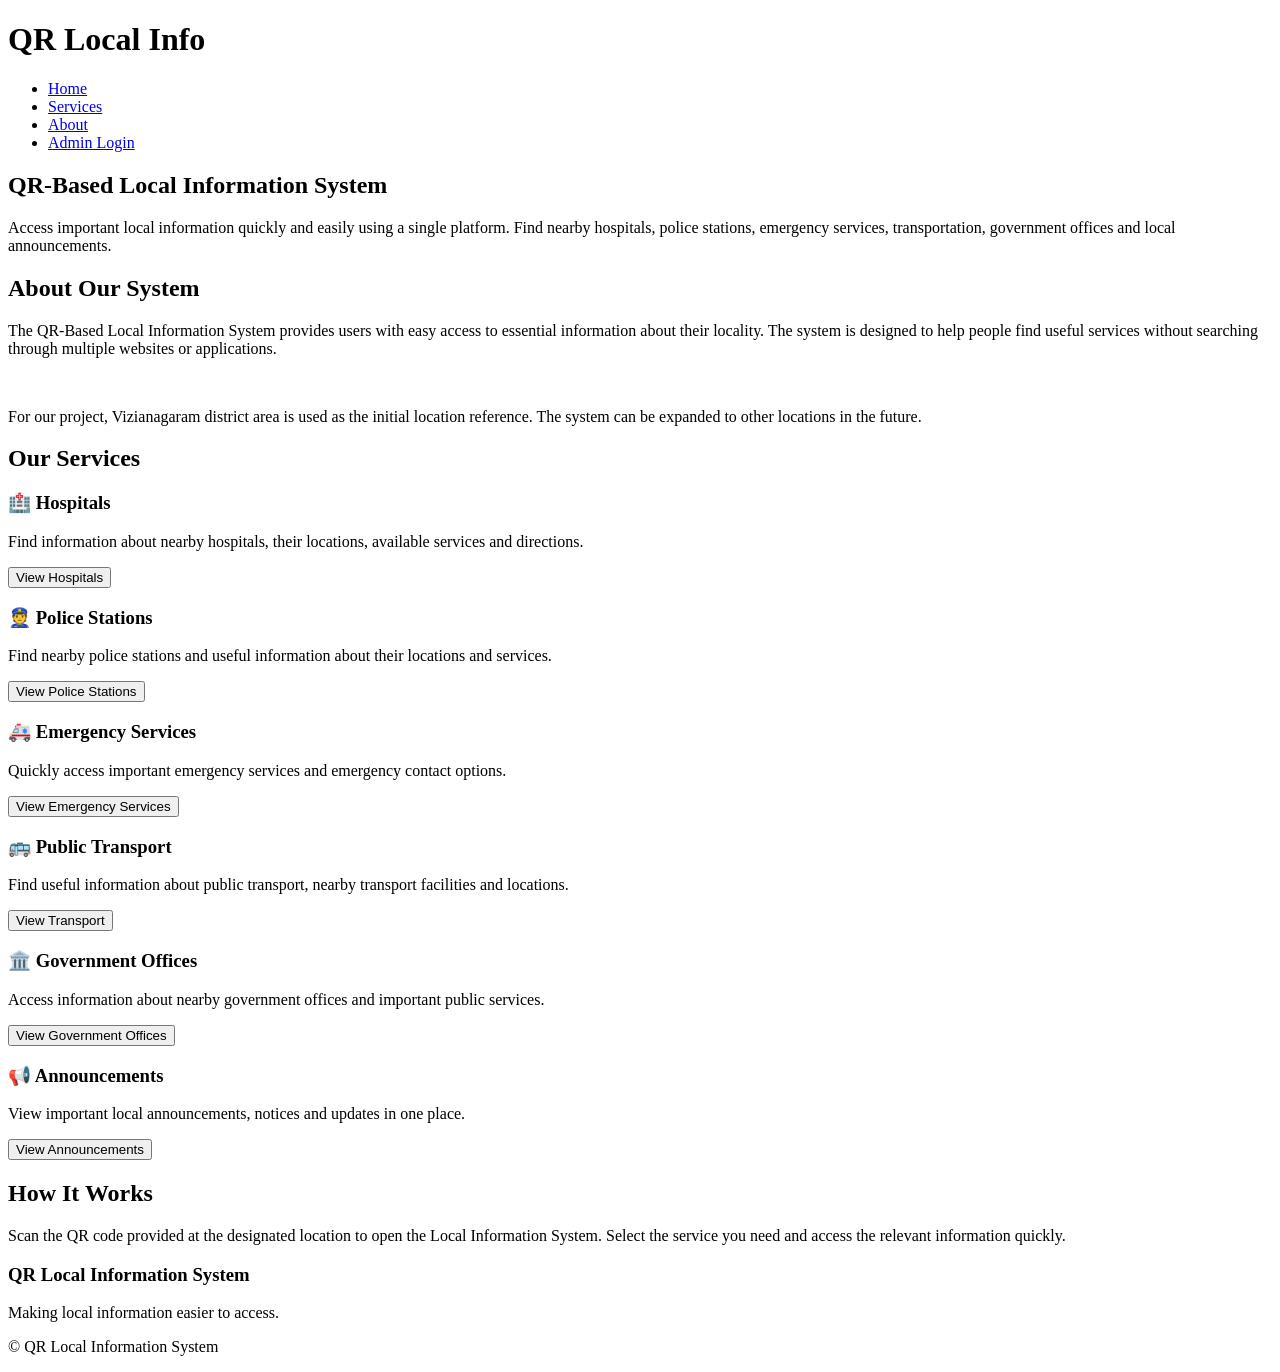
==== index.html @ d4983905 "Add files via upload" ====
<!DOCTYPE html>
<html lang="en">

<head>
    <meta charset="UTF-8">
    <meta name="viewport" content="width=device-width, initial-scale=1.0">

    <title>QR Local Information System</title>

    <link rel="stylesheet" href="css/style.css">
</head>

<body>

    <!-- =========================
         HEADER
         ========================= -->

    <header>

        <div class="logo">
            <h1>QR Local Info</h1>
        </div>

        <nav>
            <ul>
                <li>
                    <a href="index.html">Home</a>
                </li>

                <li>
                    <a href="#services">Services</a>
                </li>

                <li>
                    <a href="#about">About</a>
                </li>

                <li>
                    <a href="login.html">Admin Login</a>
                </li>
            </ul>
        </nav>

    </header>


    <!-- =========================
         HERO SECTION
         ========================= -->

    <section class="page-intro">

        <h2>QR-Based Local Information System</h2>

        <p>
            Access important local information quickly and easily
            using a single platform. Find nearby hospitals, police
            stations, emergency services, transportation,
            government offices and local announcements.
        </p>

    </section>


    <!-- =========================
         ABOUT SECTION
         ========================= -->

    <section class="page-intro" id="about">

        <h2>About Our System</h2>

        <p>
            The QR-Based Local Information System provides users
            with easy access to essential information about their
            locality. The system is designed to help people find
            useful services without searching through multiple
            websites or applications.
        </p>

        <br>

        <p>
            For our project, Vizianagaram district area is used
            as the initial location reference. The system can be
            expanded to other locations in the future.
        </p>

    </section>


    <!-- =========================
         SERVICES SECTION
         ========================= -->

    <section id="services" class="dashboard-section">

        <h2>Our Services</h2>


        <!-- HOSPITAL -->

        <div class="dashboard-card service-card"
             data-page="hospital.html">

            <h3>🏥 Hospitals</h3>

            <p>
                Find information about nearby hospitals,
                their locations, available services and
                directions.
            </p>

            <button class="dashboard-button"
                    type="button">
                View Hospitals
            </button>

        </div>


        <!-- POLICE -->

        <div class="dashboard-card service-card"
             data-page="police.html">

            <h3>👮 Police Stations</h3>

            <p>
                Find nearby police stations and useful
                information about their locations and services.
            </p>

            <button class="dashboard-button"
                    type="button">
                View Police Stations
            </button>

        </div>


        <!-- EMERGENCY -->

        <div class="dashboard-card service-card"
             data-page="emergency.html">

            <h3>🚑 Emergency Services</h3>

            <p>
                Quickly access important emergency services
                and emergency contact options.
            </p>

            <button class="dashboard-button"
                    type="button">
                View Emergency Services
            </button>

        </div>


        <!-- TRANSPORT -->

        <div class="dashboard-card service-card"
             data-page="transport.html">

            <h3>🚌 Public Transport</h3>

            <p>
                Find useful information about public transport,
                nearby transport facilities and locations.
            </p>

            <button class="dashboard-button"
                    type="button">
                View Transport
            </button>

        </div>


        <!-- GOVERNMENT -->

        <div class="dashboard-card service-card"
             data-page="government.html">

            <h3>🏛️ Government Offices</h3>

            <p>
                Access information about nearby government
                offices and important public services.
            </p>

            <button class="dashboard-button"
                    type="button">
                View Government Offices
            </button>

        </div>


        <!-- ANNOUNCEMENTS -->

        <div class="dashboard-card service-card"
             data-page="announcement.html">

            <h3>📢 Announcements</h3>

            <p>
                View important local announcements,
                notices and updates in one place.
            </p>

            <button class="dashboard-button"
                    type="button">
                View Announcements
            </button>

        </div>

    </section>


    <!-- =========================
         HOW IT WORKS
         ========================= -->

    <section class="page-intro">

        <h2>How It Works</h2>

        <p>
            Scan the QR code provided at the designated location
            to open the Local Information System. Select the
            service you need and access the relevant information
            quickly.
        </p>

    </section>


    <!-- =========================
         FOOTER
         ========================= -->

    <footer>

        <div class="footer-content">

            <h3>QR Local Information System</h3>

            <p>
                Making local information easier to access.
            </p>

            <p>
                &copy; <span class="current-year"></span>
                QR Local Information System
            </p>

        </div>

    </footer>


    <!-- JAVASCRIPT -->

    <script src="js/script.js"></script>

</body>

</html>
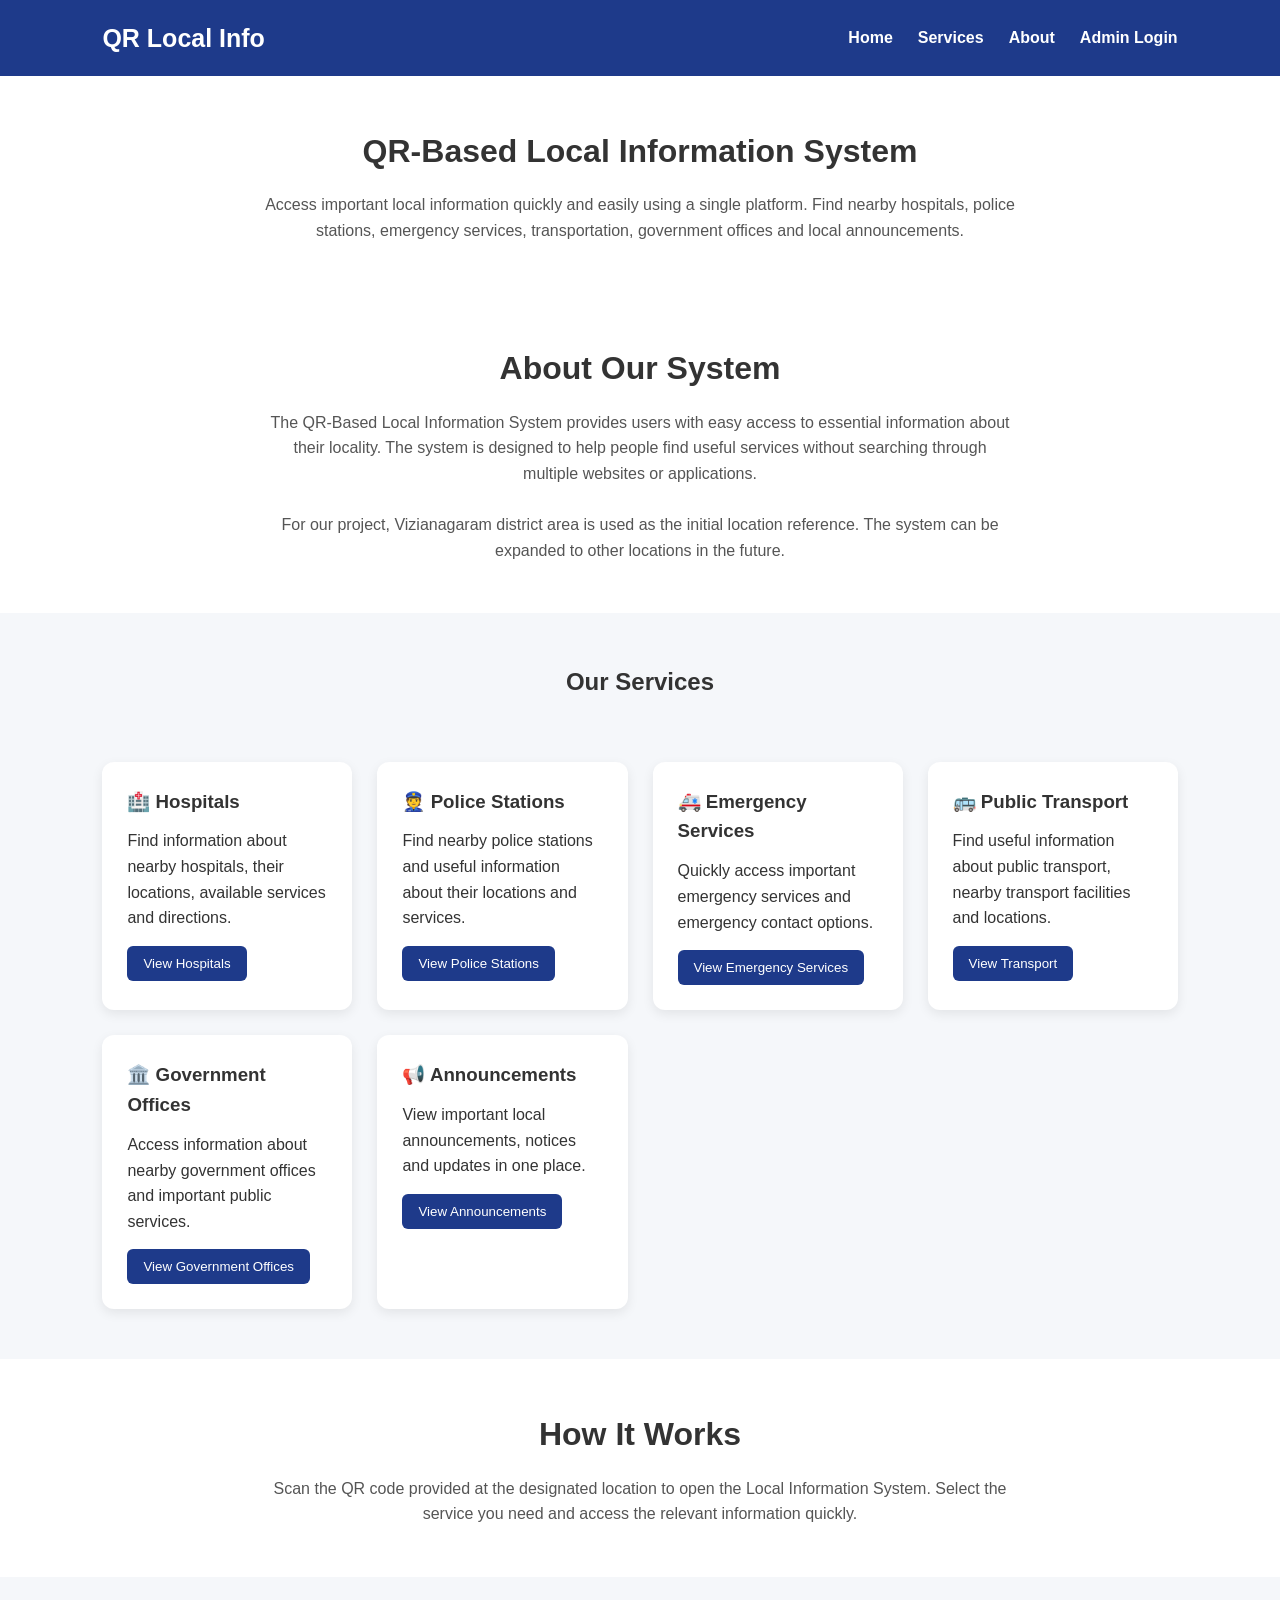
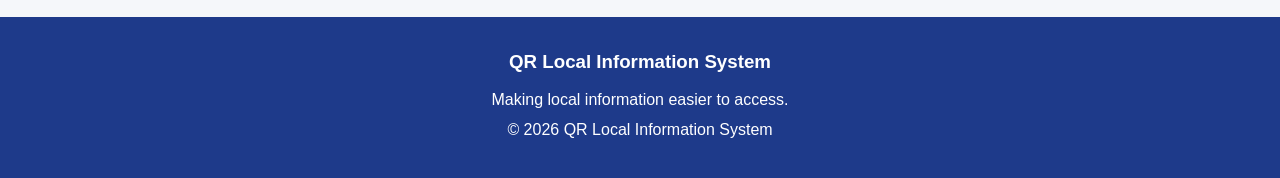
==== commit 848ecbf0: "Update index.html" ====
--- a/index.html
+++ b/index.html
@@ -7,7 +7,7 @@
 
     <title>QR Local Information System</title>
 
-    <link rel="stylesheet" href="css/style.css">
+    <link rel="stylesheet" href="style.css">
 </head>
 
 <body>
@@ -266,8 +266,8 @@
 
     <!-- JAVASCRIPT -->
 
-    <script src="js/script.js"></script>
+    <script src="script.js"></script>
 
 </body>
 
-</html>+</html>
--- a/style.css
+++ b/style.css
@@ -0,0 +1,440 @@
+/* =========================
+   GENERAL STYLES
+   ========================= */
+
+* {
+    margin: 0;
+    padding: 0;
+    box-sizing: border-box;
+}
+
+body {
+    font-family: Arial, sans-serif;
+    background-color: #f5f7fa;
+    color: #333;
+    line-height: 1.6;
+}
+
+a {
+    text-decoration: none;
+}
+
+ul {
+    list-style: none;
+}
+
+
+/* =========================
+   HEADER
+   ========================= */
+
+header {
+    background-color: #1e3a8a;
+    color: white;
+    display: flex;
+    justify-content: space-between;
+    align-items: center;
+    padding: 18px 8%;
+}
+
+.logo h1 {
+    font-size: 25px;
+}
+
+nav ul {
+    display: flex;
+    gap: 25px;
+}
+
+nav ul li a {
+    color: white;
+    font-weight: bold;
+}
+
+nav ul li a:hover {
+    color: #ffd700;
+}
+
+
+/* =========================
+   PAGE INTRODUCTION
+   ========================= */
+
+.page-intro {
+    text-align: center;
+    padding: 50px 20px;
+    background-color: white;
+}
+
+.page-intro h2 {
+    font-size: 32px;
+    margin-bottom: 15px;
+}
+
+.page-intro p {
+    max-width: 750px;
+    margin: auto;
+    color: #555;
+}
+
+
+/* =========================
+   COMMON SECTION STYLES
+   ========================= */
+
+.hospital-list,
+.police-list,
+.transport-list,
+.government-list,
+.emergency-list,
+.announcement-list,
+.dashboard-section {
+    padding: 50px 8%;
+}
+
+.hospital-list > h2,
+.police-list > h2,
+.transport-list > h2,
+.government-list > h2,
+.emergency-list > h2,
+.announcement-list > h2,
+.dashboard-section > h2 {
+    text-align: center;
+    margin-bottom: 35px;
+}
+
+
+/* =========================
+   HOSPITAL CARDS
+   ========================= */
+
+.hospital-card {
+    background-color: white;
+    padding: 25px;
+    margin: 20px auto;
+    max-width: 800px;
+    border-radius: 12px;
+    box-shadow: 0 4px 12px rgba(0, 0, 0, 0.08);
+}
+
+.hospital-card h3 {
+    margin-bottom: 12px;
+}
+
+
+/* =========================
+   POLICE CARDS
+   ========================= */
+
+.police-card {
+    background-color: white;
+    padding: 25px;
+    margin: 20px auto;
+    max-width: 800px;
+    border-radius: 12px;
+    box-shadow: 0 4px 12px rgba(0, 0, 0, 0.08);
+}
+
+.police-card h3 {
+    margin-bottom: 12px;
+}
+
+
+/* =========================
+   TRANSPORT CARDS
+   ========================= */
+
+.transport-card {
+    background-color: white;
+    padding: 25px;
+    margin: 20px auto;
+    max-width: 800px;
+    border-radius: 12px;
+    box-shadow: 0 4px 12px rgba(0, 0, 0, 0.08);
+}
+
+.transport-card h3 {
+    margin-bottom: 12px;
+}
+
+
+/* =========================
+   GOVERNMENT CARDS
+   ========================= */
+
+.government-card {
+    background-color: white;
+    padding: 25px;
+    margin: 20px auto;
+    max-width: 800px;
+    border-radius: 12px;
+    box-shadow: 0 4px 12px rgba(0, 0, 0, 0.08);
+}
+
+.government-card h3 {
+    margin-bottom: 12px;
+}
+
+
+/* =========================
+   MAP BUTTON
+   ========================= */
+
+.map-button {
+    display: inline-block;
+    margin-top: 15px;
+    padding: 10px 18px;
+    background-color: #1e3a8a;
+    color: white;
+    border-radius: 6px;
+    font-weight: bold;
+}
+
+.map-button:hover {
+    background-color: #162d6b;
+}
+
+
+/* =========================
+   EMERGENCY CARDS
+   ========================= */
+
+.emergency-card {
+    background-color: white;
+    padding: 25px;
+    margin: 20px auto;
+    max-width: 800px;
+    border-radius: 12px;
+    border-left: 5px solid #dc2626;
+    box-shadow: 0 4px 12px rgba(0, 0, 0, 0.08);
+}
+
+.emergency-card h3 {
+    margin-bottom: 12px;
+}
+
+.call-button {
+    display: inline-block;
+    margin-top: 15px;
+    padding: 10px 18px;
+    background-color: #dc2626;
+    color: white;
+    border-radius: 6px;
+    font-weight: bold;
+}
+
+.call-button:hover {
+    background-color: #b91c1c;
+}
+
+.emergency-note {
+    max-width: 800px;
+    margin: 30px auto;
+    padding: 15px;
+    background-color: #fff7ed;
+    border-radius: 8px;
+    text-align: center;
+}
+
+
+/* =========================
+   ANNOUNCEMENT CARDS
+   ========================= */
+
+.announcement-card {
+    background-color: white;
+    padding: 25px;
+    margin: 20px auto;
+    max-width: 800px;
+    border-radius: 12px;
+    box-shadow: 0 4px 12px rgba(0, 0, 0, 0.08);
+}
+
+.announcement-card h3 {
+    margin-bottom: 10px;
+}
+
+.announcement-card span {
+    display: block;
+    margin-top: 15px;
+    font-size: 14px;
+    color: #666;
+}
+
+
+/* =========================
+   LOGIN
+   ========================= */
+
+.login-section {
+    min-height: 70vh;
+    display: flex;
+    justify-content: center;
+    align-items: center;
+    padding: 40px 20px;
+}
+
+.login-container {
+    width: 100%;
+    max-width: 420px;
+    background-color: white;
+    padding: 35px;
+    border-radius: 12px;
+    box-shadow: 0 4px 15px rgba(0, 0, 0, 0.1);
+}
+
+.login-container h2 {
+    text-align: center;
+    margin-bottom: 10px;
+}
+
+.login-container > p {
+    text-align: center;
+    color: #666;
+    margin-bottom: 25px;
+}
+
+.form-group {
+    margin-bottom: 20px;
+}
+
+.form-group label {
+    display: block;
+    margin-bottom: 7px;
+    font-weight: bold;
+}
+
+.form-group input {
+    width: 100%;
+    padding: 12px;
+    border: 1px solid #ccc;
+    border-radius: 6px;
+    font-size: 16px;
+}
+
+.login-button {
+    width: 100%;
+    padding: 12px;
+    border: none;
+    border-radius: 6px;
+    background-color: #1e3a8a;
+    color: white;
+    font-size: 16px;
+    font-weight: bold;
+    cursor: pointer;
+}
+
+.login-button:hover {
+    background-color: #162d6b;
+}
+
+
+/* =========================
+   DASHBOARD
+   ========================= */
+
+.dashboard-intro {
+    text-align: center;
+    padding: 50px 20px;
+    background-color: white;
+}
+
+.dashboard-intro h2 {
+    font-size: 32px;
+    margin-bottom: 15px;
+}
+
+.dashboard-intro p {
+    color: #555;
+}
+
+.dashboard-section {
+    display: grid;
+    grid-template-columns: repeat(auto-fit, minmax(250px, 1fr));
+    gap: 25px;
+}
+
+.dashboard-section > h2 {
+    grid-column: 1 / -1;
+}
+
+.dashboard-card {
+    background-color: white;
+    padding: 25px;
+    border-radius: 12px;
+    box-shadow: 0 4px 12px rgba(0, 0, 0, 0.08);
+}
+
+.dashboard-card h3 {
+    margin-bottom: 12px;
+}
+
+.dashboard-button {
+    margin-top: 15px;
+    padding: 10px 16px;
+    border: none;
+    border-radius: 6px;
+    background-color: #1e3a8a;
+    color: white;
+    cursor: pointer;
+}
+
+.dashboard-button:hover {
+    background-color: #162d6b;
+}
+
+
+/* =========================
+   FOOTER
+   ========================= */
+
+footer {
+    background-color: #1e3a8a;
+    color: white;
+    text-align: center;
+    padding: 30px 20px;
+    margin-top: 40px;
+}
+
+.footer-content h3 {
+    margin-bottom: 10px;
+}
+
+.footer-content p {
+    margin: 5px 0;
+}
+
+
+/* =========================
+   MOBILE RESPONSIVE DESIGN
+   ========================= */
+
+@media (max-width: 768px) {
+
+    header {
+        flex-direction: column;
+        gap: 15px;
+        text-align: center;
+    }
+
+    nav ul {
+        flex-direction: column;
+        gap: 10px;
+    }
+
+    .page-intro h2,
+    .dashboard-intro h2 {
+        font-size: 26px;
+    }
+
+    .hospital-list,
+    .police-list,
+    .transport-list,
+    .government-list,
+    .emergency-list,
+    .announcement-list,
+    .dashboard-section {
+        padding: 35px 5%;
+    }
+
+}
